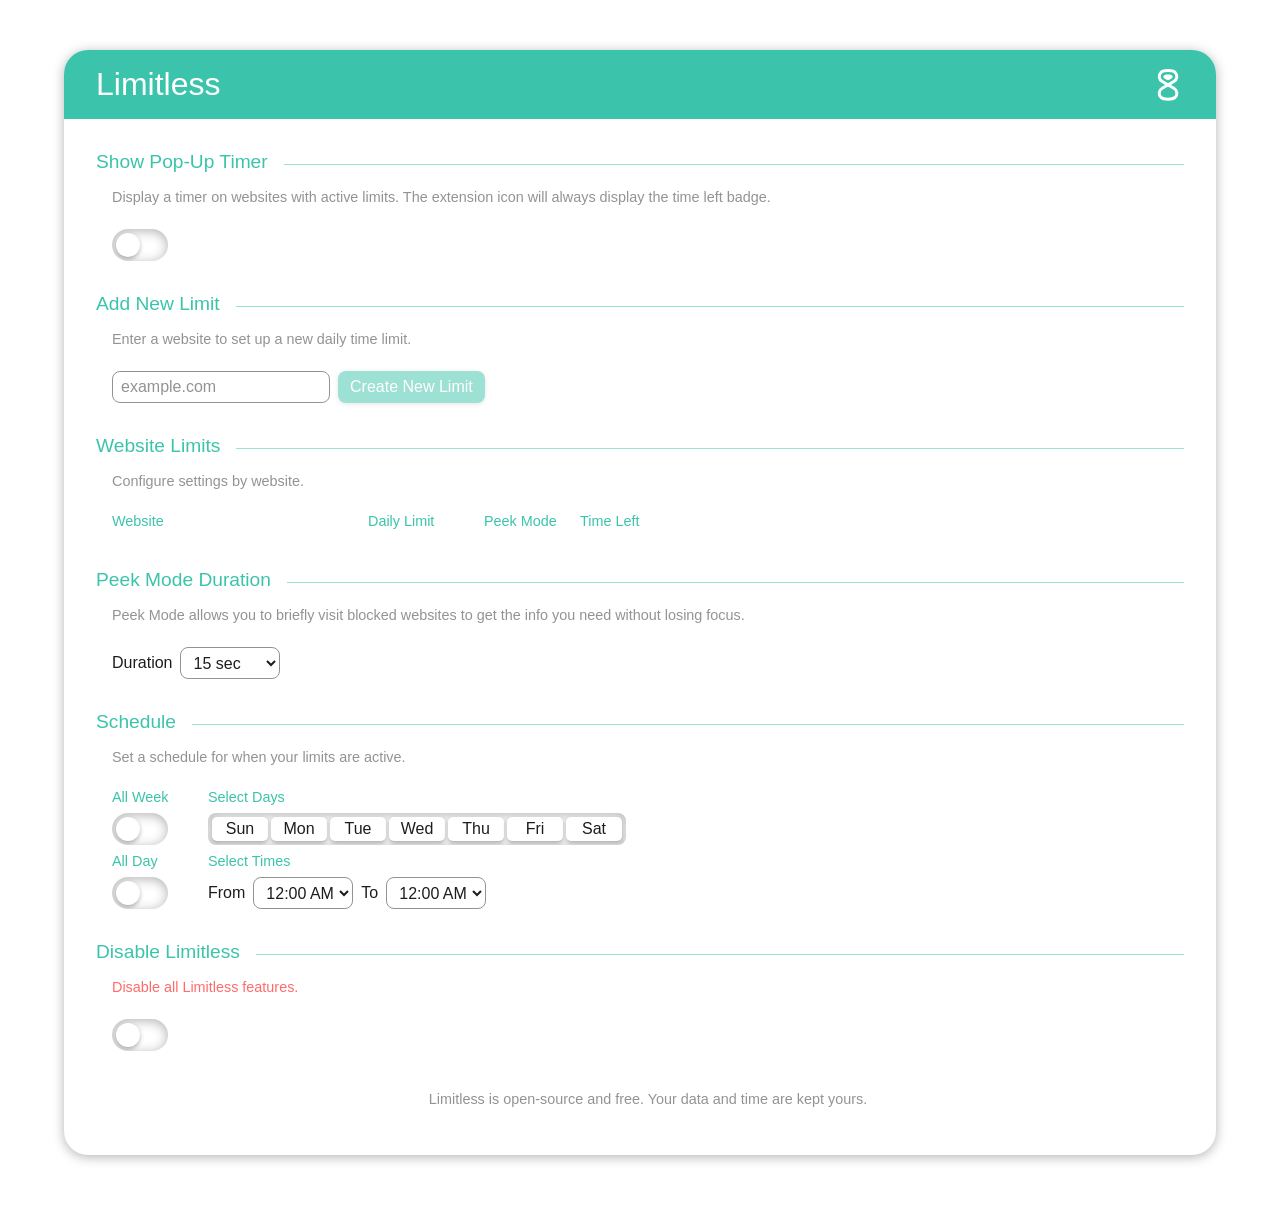
==== limitless-chrome-extension/dashboard/index.html @ 6e273efd "badge number 1h02 format and darkmode css" ====
<!DOCTYPE html>
<html lang="en">
  <head>
    <meta charset="UTF-8">
    <meta name="viewport" content="width=device-width, initial-scale=1.0">
    <title>Limitless | Dashboard</title>
  <link rel="stylesheet" href="../styles.css">
  </head>
  <body>
    <div class="dashboard-wrap">
      <div class="dash-header">
        <h2>Limitless</h2>
        <svg xmlns="http://www.w3.org/2000/svg" viewBox="0 0 64 64">
          <path class="hourglass" d="M31.91,60.79h0c5.52,0,10.52-.23,14.14-3.67.04-.03.07-.07.11-.1,5.53-5.34,4.15-14.26-2.61-18.12l-23.28-13.28c-6.76-3.86-8.14-12.78-2.61-18.12.04-.03.07-.07.11-.1,3.62-3.44,8.62-3.67,14.14-3.67h0c5.52,0,10.52.23,14.14,3.67.04.03.07.07.11.1,5.53,5.34,4.15,14.26-2.61,18.12l-23.28,13.28c-6.76,3.86-8.14,12.78-2.61,18.12.04.03.07.07.11.1,3.62,3.44,8.62,3.67,14.14,3.67Z"/>
          <path class="sand" d="M41.18,48.58c0,4-4.11,4.62-9.18,4.62s-9.18-.63-9.18-4.62,6.75-5.72,9.18-7.24c2.1,1.49,9.18,3.24,9.18,7.24Z"/>
        </svg>
      </div>

      <div class="dash-content">

        <!-- SHOW TIMER -->
        <div class="flexcol-tight killswitch-can-disable">
          <div class="section-title">
            <h3 class="blue">Show Pop-Up Timer</h3>
            <div class="line"></div>
          </div>
          <p class="section-desc subtext">Display a timer on websites with active limits. The extension icon will always display the time left badge.</p>
          <label class="toggle-switch left-m-1">
            <input type="checkbox" id="timer-toggle" aria-label="Toggle pop-up timer.">
            <span class="switch-slider"></span> 
          </label>
        </div>
        
        <!-- ADD NEW LIMIT -->
        <div class="flexcol-tight killswitch-can-disable">
          <div class="section-title">
            <h3 class="blue">Add New Limit</h3>
            <div class="line"></div>
          </div>
          <p class="section-desc subtext">Enter a website to set up a new daily time limit.</p>
          <div class="flexrow-tight left-m-1">
            <input type="text" id="domain-entry" placeholder="example.com" autocomplete="off">
            <button id="add-site" class="add-new" disabled>Create New Limit</button>
          </div>
        </div>

        <!-- WEBSITE LIMITS -->
        <div class="flexcol-tight killswitch-can-disable">
          <div class="section-title">
            <h3 class="blue">Website Limits</h3>
            <div class="line"></div>
          </div>
          <p class="section-desc subtext">Configure settings by website.</p>
          <div class="flexrow-loose left-m-1">
            <span class="site-name subtext blue">Website</span>
            <span class="limit-text subtext blue">Daily Limit</span>
            <span class="peek-text subtext blue">Peek Mode</span>
            <span class="time-left subtext blue">Time Left</span>
          </div>
          <ul id="site-list" class="left-m-1"></ul>
        </div>

        <!-- PEEK MODE -->
        <div class="flexcol-tight killswitch-can-disable">
          <div class="section-title">
            <h3 class="blue">Peek Mode Duration</h3>
            <div class="line"></div>
          </div>
          <p class="section-desc subtext">Peek Mode allows you to briefly visit blocked websites to get the info you need without losing focus.</p>
          <div class="flexrow-tight left-m-1">
            <label for="peek-time" class="base-text">Duration</label>
            <select id="peek-time" class="base-text">
              <option value="0.25">15 sec</option>
              <option value="0.5">30 sec</option>
              <option value="1">1 min</option>
              <option value="2">2 min</option>
            </select>
          </div>
        </div>

        <!-- SCHEDULE -->
        <div class="flexcol-tight killswitch-can-disable">
          <div class="section-title">
            <h3 class="blue">Schedule</h3>
            <div class="line"></div>
          </div>
          <p class="section-desc subtext">Set a schedule for when your limits are active.</p>
          
          <div class="flexrow-loose schedule left-m-1">
            <div class="schedule-col">
              <span class="subtext blue">All Week</span>
              <label class="toggle-switch">
                <input type="checkbox" id="all-week-toggle" aria-label="Toggle all week.">
                <span class="switch-slider"></span> 
              </label>
            </div>
            <div class="schedule-col all-week-can-disable">
              <span class="subtext blue">Select Days</span>
              <div class="day-toggles">
                <label><input type="checkbox" id="day-sun" class="day-checkbox" value="0" ><span class="base-text">Sun</span></label>
                <label><input type="checkbox" id="day-mon" class="day-checkbox" value="1" ><span class="base-text">Mon</span></label>
                <label><input type="checkbox" id="day-tue" class="day-checkbox" value="2" ><span class="base-text">Tue</span></label>
                <label><input type="checkbox" id="day-wed" class="day-checkbox" value="3" ><span class="base-text">Wed</span></label>
                <label><input type="checkbox" id="day-thu" class="day-checkbox" value="4" ><span class="base-text">Thu</span></label>
                <label><input type="checkbox" id="day-fri" class="day-checkbox" value="5" ><span class="base-text">Fri</span></label>
                <label><input type="checkbox" id="day-sat" class="day-checkbox" value="6" ><span class="base-text">Sat</span></label>
              </div>
            </div>
          </div>

          <div class="flexrow-loose schedule left-m-1">
            <div class="schedule-col">
              <span class="subtext blue">All Day</span>
              <label class="toggle-switch">
                <input type="checkbox" id="all-day-toggle" aria-label="Toggle all day.">
                <span class="switch-slider"></span> 
              </label>
            </div>
            <div class="schedule-col all-day-can-disable">
              <span class="subtext blue">Select Times</span>
              <div class="flexrow-tight">
                <label for="start-time" class="base-text">From</label>
                <select id="start-time" class="base-text"></select>
                <label for="end-time" class="base-text">To</label>
                <select id="end-time" class="base-text"></select>
              </div>
            </div>
          </div>
        </div>

        <!-- DISABLE -->
        <div class="flexcol-tight">
          <div class="section-title">
            <h3 class="blue">Disable Limitless</h3>
            <div class="line"></div>
          </div>
          <p class="section-desc subtext red">Disable all Limitless features.</p>
          <label class="toggle-switch left-m-1">
            <input type="checkbox" id="kill-switch" aria-label="Disable all features">
            <span class="switch-slider danger"></span> 
          </label>
        </div>

        <!-- FOOTER -->
        <footer>
          <p class="section-desc subtext">Limitless is open-source and free. Your data and time are kept yours.</p>
        </footer>

      </div>
    </div>

    <script src="main.js"></script>
  </body>
</html>
---- limitless-chrome-extension/styles.css ----
@font-face {
  font-family: "Plus Jakarta Sans";
  src: url(../assets/font/plus-jakarta-sans-500.woff2) format("woff2");
  font-optical-sizing: auto;
  font-weight: 500;
  font-style: normal;
  font-display: swap;
}

:root {
  color-scheme: light dark; /* for bg change */

  --blue: #3BC4AB;
  --blue-highlight: #43DABE;
  --orange: #FFC66B;
  --red: #FF6B6B;
  
  --text: #1D1D1D;
  --gray: #939393;
  --bg: #FFFFFF;

  --duration: 150ms;

  --base-shadow: 0 2px 12px rgba(0,0,0,0.3);
  --switch-shadow: 0 2px 4px rgba(0,0,0,0.3);
  --button-shadow: 0 1px 4px rgba(0,0,0,0.2);
}


/*****************/

/* global styles */

/*****************/

html {
  font-family: 'Plus Jakarta Sans', sans-serif;
  font-weight: 500;
  margin: 0;
  padding: 0;
}
body {
  padding: 0;
  margin: 0;
}

h1, h2, h3, .base-text, .subtext, button, input {
  font-family: 'Plus Jakarta Sans', sans-serif;
  font-weight: 500;
}
h1, h2, h3 { 
  margin: 0;
  color: var(--text);
}
h1 { font-size: 4rem; }
h2 { font-size: 2rem; }
h3 { font-size: 1.2rem; }

.base-text {
  font-size: 1rem;
  color: var(--text);
}
.subtext {
  font-size: 0.9rem;
  color: var(--gray);
}
.blue {
  color: var(--blue);
}
.red {
  color: var(--red);
}
.killswitch-can-disable,
.all-week-can-disable,
.all-day-can-disable {
  transition: opacity var(--duration);
}
.disabled {
  opacity: 0.2;
  pointer-events: none;
}

/* svg logo */
svg path.hourglass {
  fill: none; 
  stroke: var(--bg); 
  stroke-miterlimit: 10; 
  stroke-width: 6px;
}
svg path.sand {
  fill: var(--bg);
}

/**********************/
/* buttons and inputs */
/**********************/

button { 
  display: flex;
  align-items: center;
  justify-content: center;
  height: 32px;
  padding: 0px 12px;
  border-radius: 8px;
  border: none;
  cursor: pointer;
  font-size: 1rem;
  background-color: var(--blue);
  box-shadow: var(--button-shadow);
  flex-shrink: 0;
  color: var(--bg);
  transition: 
    opacity var(--duration),
    background-color var(--duration);
}
button.delete {
  background-color: var(--gray);
}
button:hover, 
button:focus-visible {
  background-color: var(--blue-highlight);
}
button.delete:hover, 
button.delete:focus-visible {
  background-color: var(--red);
}
button:disabled {
  pointer-events: none;
  opacity: 0.5;
}


input[type="text"] { /* new website input box */
  height: 30px;
  font-size: 1rem;
  width: 200px;
  padding: 0 0.5rem;
  border: 1px solid var(--gray);
  border-radius: 8px;
  background-color: var(--bg);
  color: var(--text);
}
input[type="text"]::placeholder {
  color: var(--gray);
}

input:focus,
input:focus-visible,
select:focus,
select:focus-visible {
  outline: none;
  border: 1px solid var(--blue);
}

/* toggle switch checkbox input */
label.toggle-switch { /* wrapper */
  position: relative;
  display: inline-block;
  width: 56px;
  height: 32px;
  margin-right: 24px; /* 80px width total */
}
label.toggle-switch input[type="checkbox"] { /* hide checkbox */
  width: 0;
  height: 0;
  opacity: 0;
}
.toggle-switch .switch-slider { /* slider-track */
  position: absolute;
  cursor: pointer;
  top: 0;
  left: 0;
  right: 0;
  bottom: 0;
  background-color: var(--bg);
  box-shadow: var(--base-shadow) inset;
  border-radius: 16px;
  overflow: hidden;
  transition: background-color var(--duration);
}
.toggle-switch .switch-slider:before { /* slider-thumb */
  position: absolute;
  content: "";
  height: 24px;
  border-radius: 12px;
  width: 24px;
  left: 4px;
  bottom: 4px;
  background-color: var(--bg);
  box-shadow: var(--switch-shadow);
  transition: transform var(--duration);
}
.toggle-switch input:checked + .switch-slider {
  background-color: var(--blue-highlight);
}
.toggle-switch input:checked + .switch-slider.danger {
  background-color: var(--red);
}

.toggle-switch input:focus-visible + .switch-slider {
  outline: 1px solid black;
}
.toggle-switch input:focus-visible + .switch-slider:before,
.toggle-switch:hover .switch-slider:before {
  transform: translateX(2px);
}

.toggle-switch input:checked + .switch-slider:before {
  transform: translateX(24px);
}

ul { /* used for site lists */
  list-style: none; 
  padding: 0; 
  margin: 0;
}

/*************************/

/*   Dashboard Styles    */

/*************************/

.dashboard-wrap {
  width: 60%;
  margin: 50px auto;
  display: flex;
  flex-direction: column;
  background-color: var(--bg);
  border-radius: 24px;
  overflow: hidden;
  box-shadow: var(--base-shadow);
}
/*******************/
/* blue header bar */
/*******************/
.dash-header {
  width: 100%;
  display: flex;
  align-items: center;
  justify-content: space-between;
  box-sizing: border-box;
  padding: 16px 32px;
  background-color: var(--blue);
}
.dash-header h2 {
  color: var(--bg);
}
.dash-header svg {
  width: 32px;
  transform: rotate(180deg);
}
/* settings content */
.dash-content {
  width: 100%;
  box-sizing: border-box;
  display: flex;
  flex-direction: column;
  padding: 32px;
  gap: 2rem;
}
/***********************/
/* individual sections */
/***********************/
.section-title {
  display: flex;
  width: 100%;
  align-items: center;
  gap: 1rem;
}
.section-title .line {
  position: relative;
  top: 2px;
  height: 1px;
  opacity: 0.5;
  flex-grow: 1;
  background-color: var(--blue);
}
p.section-desc {
  margin: 0.5rem 0 1rem 1rem;
}

.flexrow-tight { /* add new section, peek mode wrappers */
  display: flex;
  align-items: center;
  gap: 0.5rem;
}
.flexrow-loose { /* site list categories */
  display: flex;
  align-items: center;
  gap: 1rem;
}
.flexcol-tight {
  display: flex;
  flex-direction: column;
  align-items: flex-start;
  gap: 0.5rem;
}
.left-m-1 {
  margin-left: 1rem;
}

/* limits section */

.dashboard-wrap li { /* website list items */
  display: flex;
  align-items: center;
  gap: 1rem;
  margin-bottom: 0.5rem;
  width: 100%;
}

span.site-name {
  width: 240px;
  overflow: hidden;
}
span.limit-text {
  width: 100px;
}
span.peek-text {
  width: 80px;
}
span.time-left {
  width: 80px;
}

select { /* time limit selectors */
  height: 32px;
  border-radius: 8px;
  width: 100px;
  padding-left: 0.5rem;
  cursor: pointer;
  border: 1px solid var(--gray);
  background-color: var(--bg);
}

/* schedule section */

.schedule-col {
  display: flex;
  flex-direction: column;
  align-items: flex-start;
  gap: 0.5rem;
}
.day-toggles {
  display: flex;
  align-items: center;
  justify-content: flex-start;
  gap: 3px;
  padding: 4px;
  border-radius: 8px;
  height: 24px;
  background-color: var(--bg);
  overflow: hidden;
  box-shadow: var(--base-shadow) inset;
}

.day-toggles > label {
  display: flex;
  height: 24px;
}
.day-toggles > label input[type="checkbox"] { /* hide checkbox */
  width: 0;
  height: 0;
  opacity: 0;
  margin: 0;
  padding: 0;
}
.day-toggles > label span {
  display: flex;
  align-items: center;
  justify-content: center;
  width: 56px;
  height: 24px;
  background-color: var(--bg);
  box-shadow: var(--switch-shadow);
  border-radius: 5px;
  cursor: pointer;
  transition: 
    background-color var(--duration),
    box-shadow var(--duration),
    opacity var(--duration),
    color var(--duration);
}
.day-toggles > label input:checked + span {
  background-color: var(--blue-highlight);
  color: var(--bg);
  box-shadow: var(--base-shadow) inset;
}

.day-toggles > label input:focus-visible + span {
  outline: 1px solid black;
}
.day-toggles > label input:focus-visible + span,
.day-toggles > label input:hover + span {
  opacity: 0.8;
}

footer {
  text-align: center;
}

/*************************/

/*     Popup Styles      */

/*************************/

.popup-header {
  padding: 8px 16px;
  display: flex;
  align-items: center;
  justify-content: space-between;
  background-color: var(--blue);
}
.popup-header h3 {
  color: var(--bg);
}
.popup-content {
  display: flex;
  flex-direction: column;
  padding: 16px;
  gap: 16px;
  width: 180px;
  background-color: var(--bg);
}
.status-box {
  display: flex;
  justify-content: space-between;
}
#status {
  color: var(--blue);
}
#status.off {
  color: var(--gray);
}

/*************************/

/* Blocked Screen Styles */

/*************************/

.blocked-wrap {
  display: flex;
  flex-direction: column;
  justify-content: center; 
  align-items: center; 
  height: 100vh; 
  background: var(--blue);
  gap: 16px;
}
.blocked-wrap svg {
  width: 150px;
  height: 150px;
}
.blocked-wrap h1, .blocked-wrap h2 {
  color: var(--bg);
}


/************************/

/*   media queries       */

/*************************/

@media (prefers-color-scheme: dark) { /* Browser dark mode */
  :root {
    --text: #FFFFFF;
    --gray: #a4b7b4;
    --bg: #1D1D1D;

    --base-shadow: 0 2px 12px rgba(0,0,0,0.7);
    --switch-shadow: 0 2px 4px rgba(0,0,0,0.7);
    --button-shadow: 0 1px 4px rgba(0,0,0,0.6);
  }
  .toggle-switch .switch-slider {
    background-color: var(--gray);
  }
}

@media screen and (max-width: 1400px) {
  .dashboard-wrap {
    width: 90%;
  }
}
@media screen and (max-width: 900px) {
  .dashboard-wrap {
    width: 100%;
    margin: 0;
    border-radius: 0px;
    box-shadow: none;
    overflow: auto;
  }
  .dash-header,
  .dash-content {
    padding-left: 16px;
    padding-right: 16px;
  }
}
@media screen and (max-width: 680px) {
  .flexrow-loose {
    gap: 0.5rem;
  }
  .flexrow-loose.schedule {
    flex-direction: column;
    align-items: flex-start;
  }
  .dash-content li {
    gap: 0.5rem;
  }
  .base-text {
    font-size: 0.9rem;
  }
  .site-name.base-text { /* names in list */
    font-size: 0.8rem;
  }
  span.site-name {
    width: 180px;
  }
  span.limit-text {
    width: 80px;
  }
  select { /* time limit selectors */
    width: 80px;
    padding-left: 0;
  }
  span.time-left {
    width: 70px;
  }
}
@media screen and (max-width: 600px) {
  span.site-name {
    width: 120px;
  }
}
@media screen and (max-width: 480px) {
  input[type="text"] {
    width: 60%;
    flex-shrink: 1;
  }
}
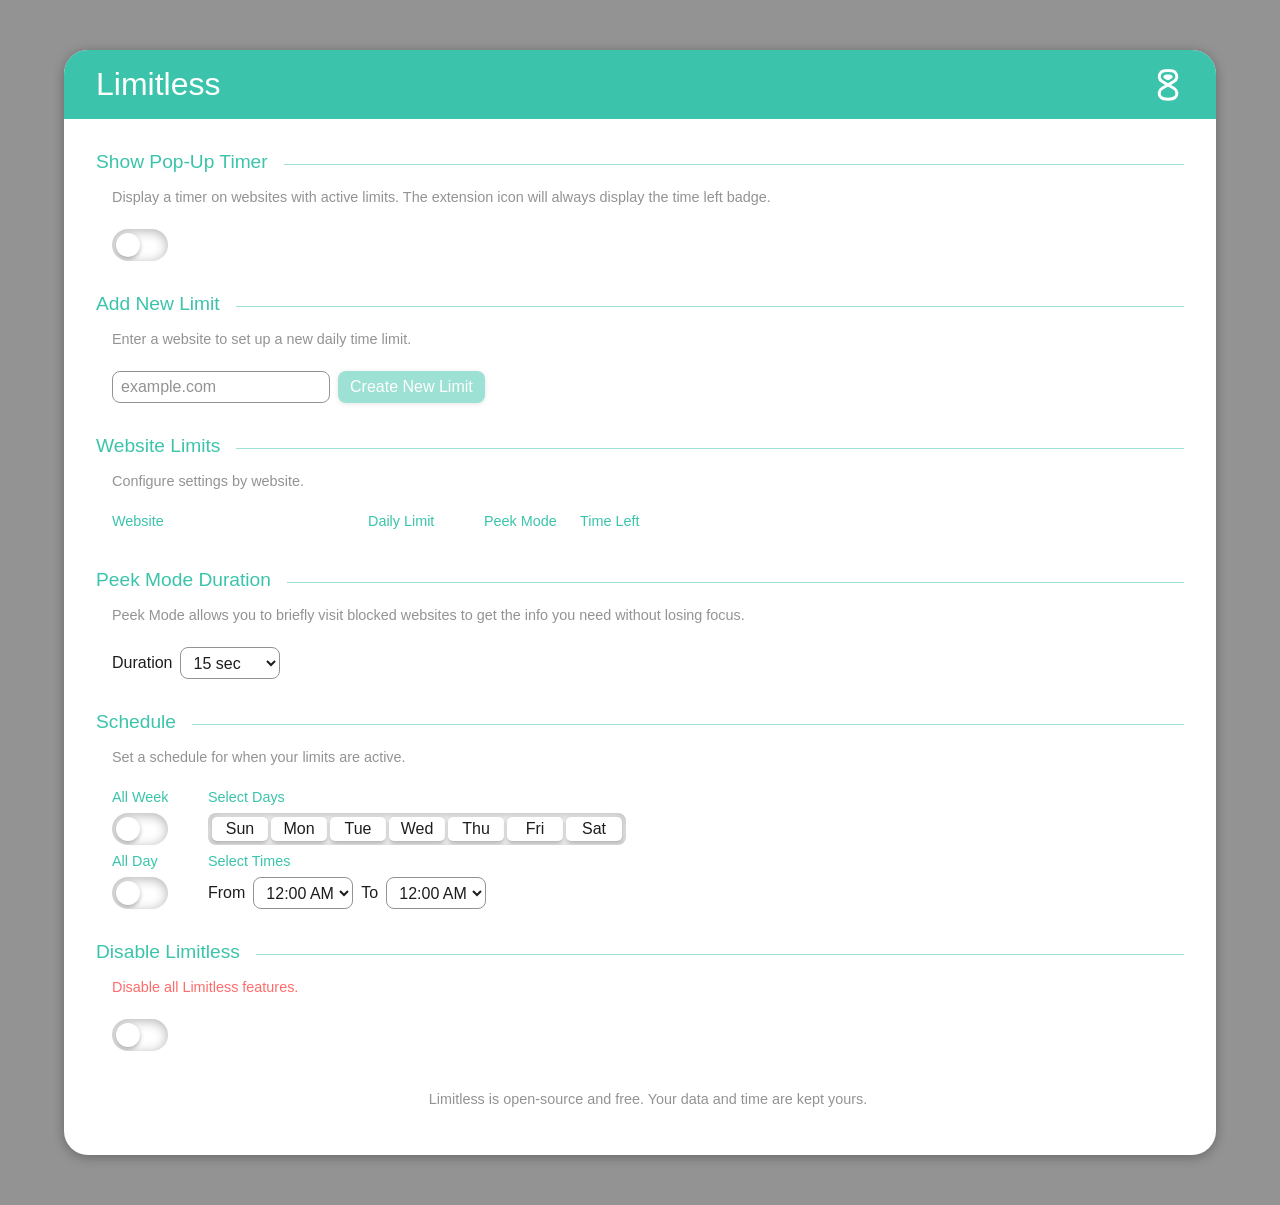
==== commit 9303c653: "ceil instead of floor" ====
--- a/limitless-chrome-extension/dashboard/index.html
+++ b/limitless-chrome-extension/dashboard/index.html
@@ -7,7 +7,7 @@
   <link rel="stylesheet" href="../styles.css">
   </head>
   <body>
-    <div class="dashboard-wrap">
+    <div id="dashboard-wrap">
       <div class="dash-header">
         <h2>Limitless</h2>
         <svg xmlns="http://www.w3.org/2000/svg" viewBox="0 0 64 64">
@@ -68,12 +68,12 @@
           </div>
           <p class="section-desc subtext">Peek Mode allows you to briefly visit blocked websites to get the info you need without losing focus.</p>
           <div class="flexrow-tight left-m-1">
-            <label for="peek-time" class="base-text">Duration</label>
-            <select id="peek-time" class="base-text">
+            <label for="peek-select" class="base-text">Duration</label>
+            <select id="peek-select" class="base-text">
               <option value="0.25">15 sec</option>
               <option value="0.5">30 sec</option>
+              <option value="0.75">45 sec</option>
               <option value="1">1 min</option>
-              <option value="2">2 min</option>
             </select>
           </div>
         </div>
@@ -119,10 +119,10 @@
             <div class="schedule-col all-day-can-disable">
               <span class="subtext blue">Select Times</span>
               <div class="flexrow-tight">
-                <label for="start-time" class="base-text">From</label>
-                <select id="start-time" class="base-text"></select>
-                <label for="end-time" class="base-text">To</label>
-                <select id="end-time" class="base-text"></select>
+                <label for="start-select" class="base-text">From</label>
+                <select id="start-select" class="base-text"></select>
+                <label for="end-select" class="base-text">To</label>
+                <select id="end-select" class="base-text"></select>
               </div>
             </div>
           </div>
--- a/limitless-chrome-extension/styles.css
+++ b/limitless-chrome-extension/styles.css
@@ -38,6 +38,7 @@
   font-weight: 500;
   margin: 0;
   padding: 0;
+  background-color: var(--gray);
 }
 body {
   padding: 0;
@@ -55,6 +56,10 @@
 h1 { font-size: 4rem; }
 h2 { font-size: 2rem; }
 h3 { font-size: 1.2rem; }
+
+a, a:visited {
+  color: var(--text);
+}
 
 .base-text {
   font-size: 1rem;
@@ -221,7 +226,7 @@
 
 /*************************/
 
-.dashboard-wrap {
+#dashboard-wrap {
   width: 60%;
   margin: 50px auto;
   display: flex;
@@ -302,12 +307,15 @@
 
 /* limits section */
 
-.dashboard-wrap li { /* website list items */
+#dashboard-wrap li { /* website list items */
   display: flex;
   align-items: center;
   gap: 1rem;
   margin-bottom: 0.5rem;
   width: 100%;
+}
+li.no-limits-set { /* placeholder in list */
+  margin-top: 0.5rem;
 }
 
 span.site-name {
@@ -446,7 +454,7 @@
   flex-direction: column;
   justify-content: center; 
   align-items: center; 
-  height: 100vh; 
+  height: 100vh;
   background: var(--blue);
   gap: 16px;
 }
@@ -454,9 +462,22 @@
   width: 150px;
   height: 150px;
 }
-.blocked-wrap h1, .blocked-wrap h2 {
+.blocked-wrap h1, 
+.blocked-wrap h2,
+#peek-message,
+#peek-link,
+#peek-link:visited {
   color: var(--bg);
 }
+.blocked-space {
+  display: flex;
+  align-items: flex-end;
+  flex-grow: 1;
+  padding-bottom: 4rem;
+}
+#peek-message {
+  display: none; /* default */
+}
 
 
 /************************/
@@ -465,28 +486,34 @@
 
 /*************************/
 
-@media (prefers-color-scheme: dark) { /* Browser dark mode */
-  :root {
+
+@media (prefers-color-scheme: dark) {
+  html {
+    background-color: unset;
+  }
+  /*:root {
     --text: #FFFFFF;
     --gray: #a4b7b4;
     --bg: #1D1D1D;
 
+    --blue: var(--blue-highlight);
     --base-shadow: 0 2px 12px rgba(0,0,0,0.7);
     --switch-shadow: 0 2px 4px rgba(0,0,0,0.7);
     --button-shadow: 0 1px 4px rgba(0,0,0,0.6);
   }
   .toggle-switch .switch-slider {
     background-color: var(--gray);
-  }
-}
+  } */
+}
+
 
 @media screen and (max-width: 1400px) {
-  .dashboard-wrap {
+  #dashboard-wrap {
     width: 90%;
   }
 }
 @media screen and (max-width: 900px) {
-  .dashboard-wrap {
+  #dashboard-wrap {
     width: 100%;
     margin: 0;
     border-radius: 0px;
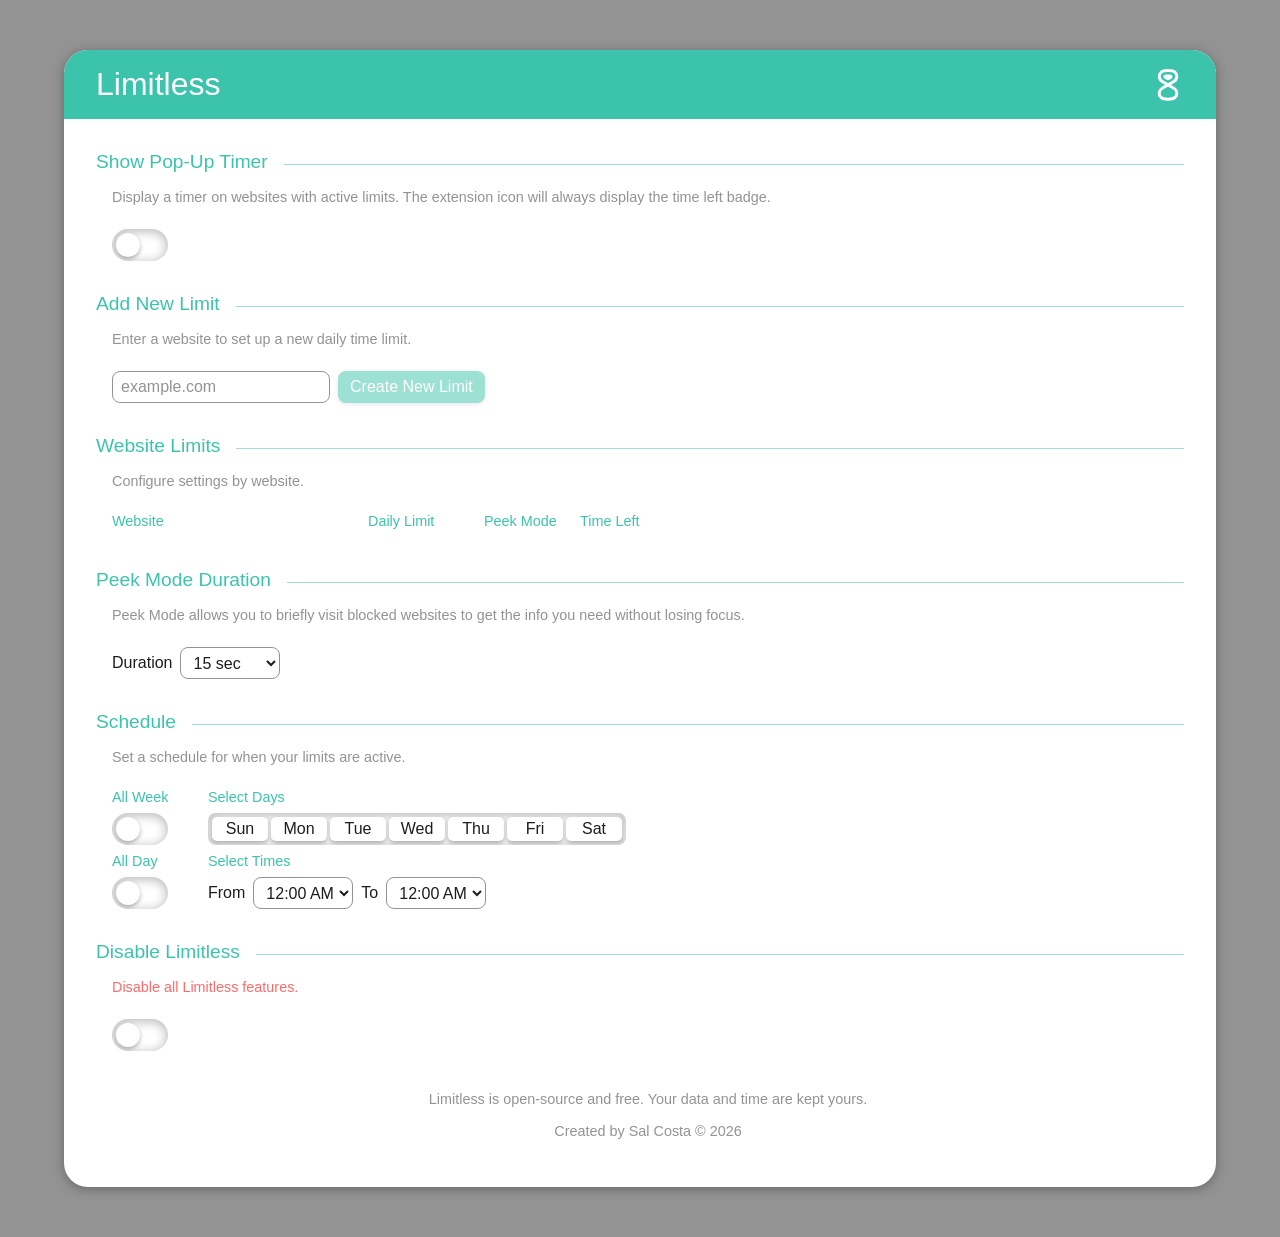
==== commit 42c89bbc: "last sw optimizations" ====
--- a/limitless-chrome-extension/dashboard/index.html
+++ b/limitless-chrome-extension/dashboard/index.html
@@ -144,6 +144,7 @@
         <!-- FOOTER -->
         <footer>
           <p class="section-desc subtext">Limitless is open-source and free. Your data and time are kept yours.</p>
+          <p class="section-desc subtext" id="copyright"></p>
         </footer>
 
       </div>
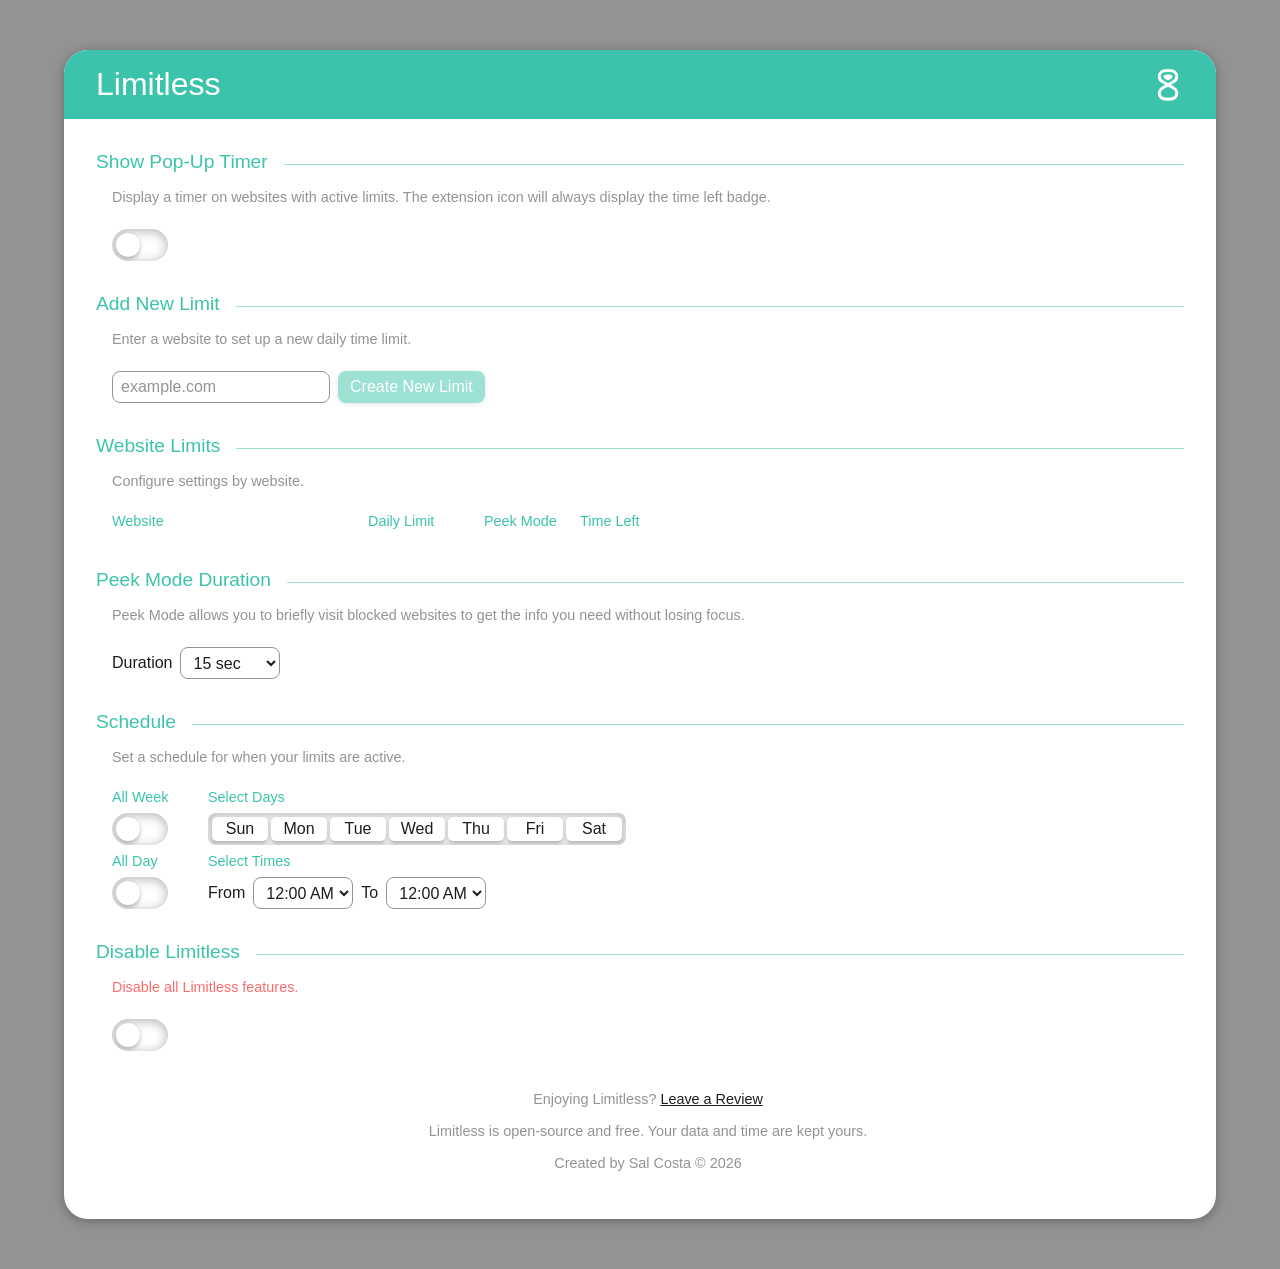
==== commit 67ff0fe7: "review link and alphabetical sort" ====
--- a/limitless-chrome-extension/dashboard/index.html
+++ b/limitless-chrome-extension/dashboard/index.html
@@ -143,6 +143,7 @@
 
         <!-- FOOTER -->
         <footer>
+          <p class="section-desc subtext">Enjoying Limitless? <a href="https://chromewebstore.google.com/detail/limitless/keaapopdcghldbbebjnmpgnkmcanfaop?hl=en-US" target="_blank">Leave a Review</a></p>
           <p class="section-desc subtext">Limitless is open-source and free. Your data and time are kept yours.</p>
           <p class="section-desc subtext" id="copyright"></p>
         </footer>
--- a/limitless-chrome-extension/styles.css
+++ b/limitless-chrome-extension/styles.css
@@ -534,7 +534,7 @@
     flex-direction: column;
     align-items: flex-start;
   }
-  .dash-content li {
+  #dashboard-wrap li {
     gap: 0.5rem;
   }
   .base-text {
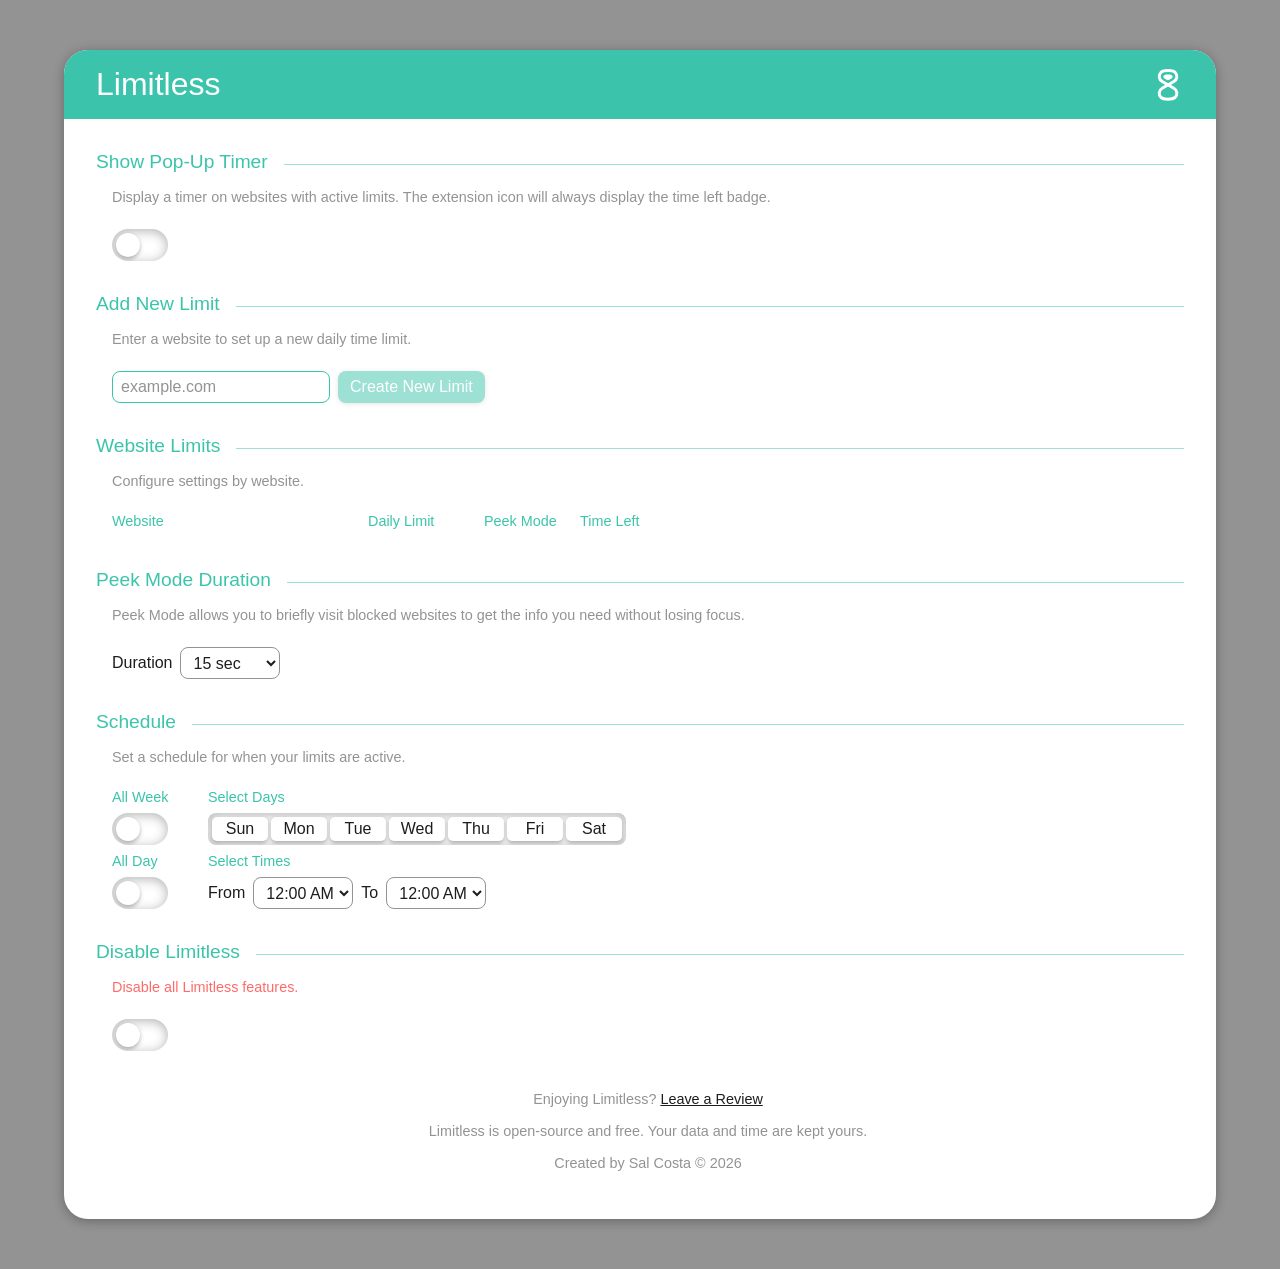
==== commit b42d14c4: "semantic html" ====
--- a/limitless-chrome-extension/dashboard/index.html
+++ b/limitless-chrome-extension/dashboard/index.html
@@ -7,10 +7,10 @@
   <link rel="stylesheet" href="../styles.css">
   </head>
   <body>
-    <div id="dashboard-wrap">
+    <main id="dashboard-wrap">
       <div class="dash-header">
         <h2>Limitless</h2>
-        <svg xmlns="http://www.w3.org/2000/svg" viewBox="0 0 64 64">
+        <svg xmlns="http://www.w3.org/2000/svg" viewBox="0 0 64 64" aria-hidden="true">
           <path class="hourglass" d="M31.91,60.79h0c5.52,0,10.52-.23,14.14-3.67.04-.03.07-.07.11-.1,5.53-5.34,4.15-14.26-2.61-18.12l-23.28-13.28c-6.76-3.86-8.14-12.78-2.61-18.12.04-.03.07-.07.11-.1,3.62-3.44,8.62-3.67,14.14-3.67h0c5.52,0,10.52.23,14.14,3.67.04.03.07.07.11.1,5.53,5.34,4.15,14.26-2.61,18.12l-23.28,13.28c-6.76,3.86-8.14,12.78-2.61,18.12.04.03.07.07.11.1,3.62,3.44,8.62,3.67,14.14,3.67Z"/>
           <path class="sand" d="M41.18,48.58c0,4-4.11,4.62-9.18,4.62s-9.18-.63-9.18-4.62,6.75-5.72,9.18-7.24c2.1,1.49,9.18,3.24,9.18,7.24Z"/>
         </svg>
@@ -19,36 +19,36 @@
       <div class="dash-content">
 
         <!-- SHOW TIMER -->
-        <div class="flexcol-tight killswitch-can-disable">
+        <section class="flexcol-tight killswitch-can-disable">
           <div class="section-title">
             <h3 class="blue">Show Pop-Up Timer</h3>
-            <div class="line"></div>
+            <div class="line" aria-hidden="true"></div>
           </div>
           <p class="section-desc subtext">Display a timer on websites with active limits. The extension icon will always display the time left badge.</p>
           <label class="toggle-switch left-m-1">
             <input type="checkbox" id="timer-toggle" aria-label="Toggle pop-up timer.">
             <span class="switch-slider"></span> 
           </label>
-        </div>
+        </section>
         
         <!-- ADD NEW LIMIT -->
-        <div class="flexcol-tight killswitch-can-disable">
+        <section class="flexcol-tight killswitch-can-disable">
           <div class="section-title">
             <h3 class="blue">Add New Limit</h3>
-            <div class="line"></div>
+            <div class="line" aria-hidden="true"></div>
           </div>
           <p class="section-desc subtext">Enter a website to set up a new daily time limit.</p>
           <div class="flexrow-tight left-m-1">
-            <input type="text" id="domain-entry" placeholder="example.com" autocomplete="off">
-            <button id="add-site" class="add-new" disabled>Create New Limit</button>
+            <input type="text" id="domain-entry" placeholder="example.com" autocomplete="off" autofocus>
+            <button id="add-site" type="button" class="add-new" disabled>Create New Limit</button>
           </div>
-        </div>
+        </section>
 
         <!-- WEBSITE LIMITS -->
-        <div class="flexcol-tight killswitch-can-disable">
+        <section class="flexcol-tight killswitch-can-disable">
           <div class="section-title">
             <h3 class="blue">Website Limits</h3>
-            <div class="line"></div>
+            <div class="line" aria-hidden="true"></div>
           </div>
           <p class="section-desc subtext">Configure settings by website.</p>
           <div class="flexrow-loose left-m-1">
@@ -58,13 +58,13 @@
             <span class="time-left subtext blue">Time Left</span>
           </div>
           <ul id="site-list" class="left-m-1"></ul>
-        </div>
+        </section>
 
         <!-- PEEK MODE -->
-        <div class="flexcol-tight killswitch-can-disable">
+        <section class="flexcol-tight killswitch-can-disable">
           <div class="section-title">
             <h3 class="blue">Peek Mode Duration</h3>
-            <div class="line"></div>
+            <div class="line" aria-hidden="true"></div>
           </div>
           <p class="section-desc subtext">Peek Mode allows you to briefly visit blocked websites to get the info you need without losing focus.</p>
           <div class="flexrow-tight left-m-1">
@@ -76,13 +76,13 @@
               <option value="1">1 min</option>
             </select>
           </div>
-        </div>
+        </section>
 
         <!-- SCHEDULE -->
-        <div class="flexcol-tight killswitch-can-disable">
+        <section class="flexcol-tight killswitch-can-disable">
           <div class="section-title">
             <h3 class="blue">Schedule</h3>
-            <div class="line"></div>
+            <div class="line" aria-hidden="true"></div>
           </div>
           <p class="section-desc subtext">Set a schedule for when your limits are active.</p>
           
@@ -126,20 +126,20 @@
               </div>
             </div>
           </div>
-        </div>
+        </section>
 
         <!-- DISABLE -->
-        <div class="flexcol-tight">
+        <section class="flexcol-tight">
           <div class="section-title">
             <h3 class="blue">Disable Limitless</h3>
-            <div class="line"></div>
+            <div class="line" aria-hidden="true"></div>
           </div>
           <p class="section-desc subtext red">Disable all Limitless features.</p>
           <label class="toggle-switch left-m-1">
             <input type="checkbox" id="kill-switch" aria-label="Disable all features">
             <span class="switch-slider danger"></span> 
           </label>
-        </div>
+        </section>
 
         <!-- FOOTER -->
         <footer>
@@ -149,7 +149,7 @@
         </footer>
 
       </div>
-    </div>
+    </main>
 
     <script src="main.js"></script>
   </body>
--- a/limitless-chrome-extension/styles.css
+++ b/limitless-chrome-extension/styles.css
@@ -561,6 +561,16 @@
   span.site-name {
     width: 120px;
   }
+  .day-toggles {
+    height: 30px;
+  }
+  .day-toggles > label {
+    height: 30px;
+  }
+  .day-toggles > label span {
+    width: 44px;
+    height: 30px;
+  }
 }
 @media screen and (max-width: 480px) {
   input[type="text"] {
